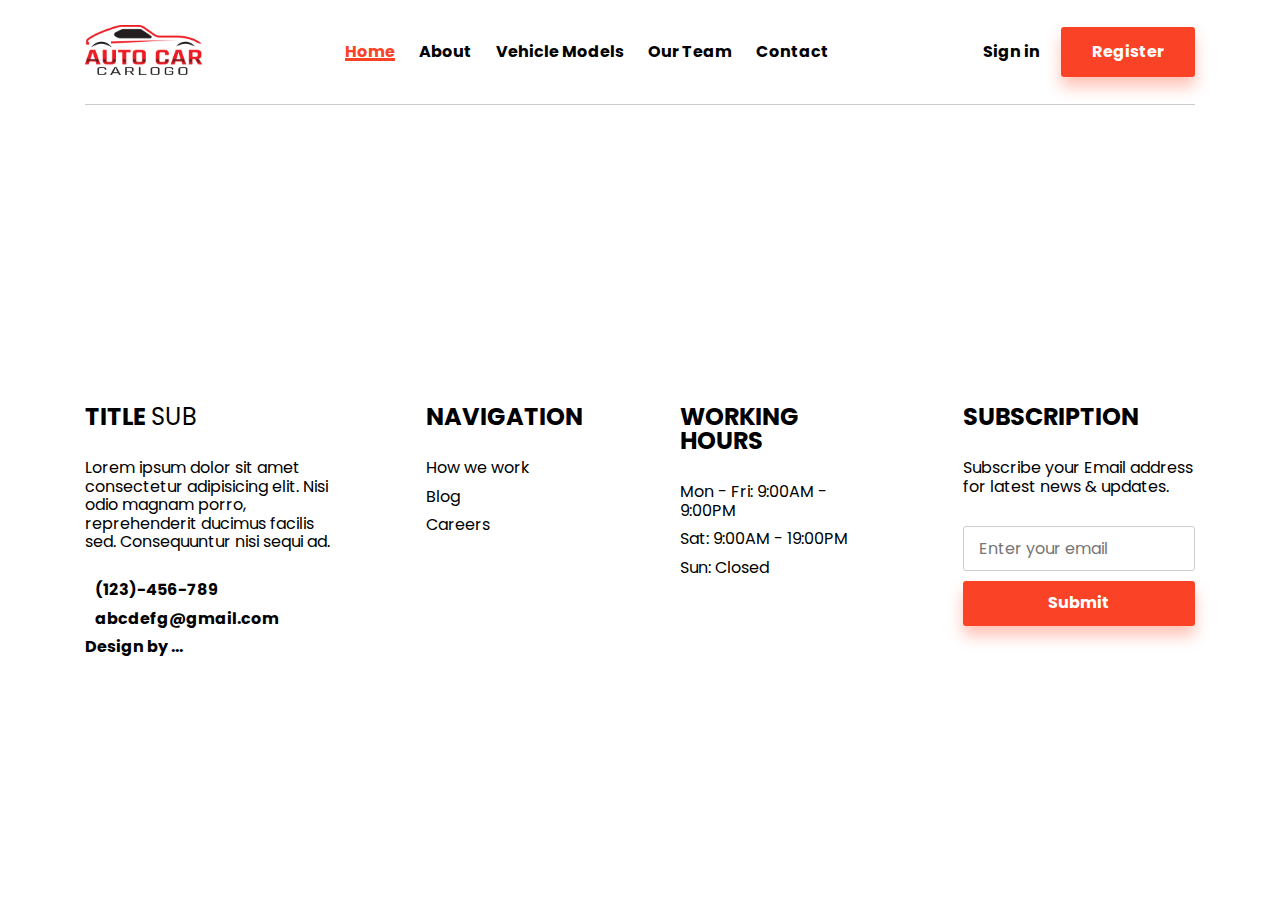
==== index.html @ ebcc5191 "deploy vercel" ====
<!DOCTYPE html>
<html lang="en">
<head>
    <meta charset="UTF-8">
    <meta http-equiv="X-UA-Compatible" content="IE=edge">
    <meta name="viewport" content="width=device-width, initial-scale=1.0">
    <title>Car rental</title>
    <link rel="icon" type="image/x-icon" href="./assets/images/favicon.ico">
    <link rel="stylesheet" href="https://cdn.linearicons.com/free/1.0.0/icon-font.min.css">
    <link rel="stylesheet" href="./assets/css/main.css">
    <link rel="stylesheet" href="./assets/libary/css/normalize.css">
</head>
<body>
    <header>
        <div class="container">
            <nav class="header-nav">
                <div class="header-nav--logo interactable">
                    <a href="index.html"><img src="./assets/images/logo.png" alt=""></a>
                </div>
                <nav class="header-nav--links">
                    <a class="active interactable" href="home.html">
                        <div>Home</div>
                    </a>
                    <a class="interactable" href="about.html">
                        <div>About</div>
                    </a>
                    <a class="interactable" href="vehicle-models.html">
                        <div>Vehicle Models</div>
                    </a>
                    <a class="interactable" href="our-team.html">
                        <div>Our Team</div>
                    </a>
                    <a class="interactable" href="contact.html">
                        <div>Contact</div>
                    </a>
                </nav>
                <div class="header-nav--buttons">
                    <a href="javascript:void(0)" class="btn login-modal-open interactable">Sign in</a>
                    <a href="javascript:void(0)" class="btn bdrs btn-sm btn-primary register-modal-open interactable">Register</a>
                    <div class="mobile-nav--open">
                        <a href="javascript:void(0)" class="btn interactable">Menu</a>
                    </div>
                </div>
                <!-- ----------mobile display---------- -->
                <div class="mobile-nav">
                    <div class="mobile-nav--close">
                        <a href="javascript:void(0)" class="btn btn-light interactable">Close</a>
                    </div>
                    <div class="mobile-nav--scroll">
                        <nav class="mobile-nav--links">
                            <a class="active interactable" href="home.html">
                                <div>Home</div>
                            </a>
                            <a class="interactable" href="about.html">
                                <div>About</div>
                            </a>
                            <a class="interactable" href="vehicle-models.html">
                                <div>Vehicle Models</div>
                            </a>
                            <a class="interactable" href="our-team.html">
                                <div>Our Team</div>
                            </a>
                            <a class="interactable" href="contact.html">
                                <div>Contact</div>
                            </a>
                        </nav>
                        <div class="header-nav--buttons">
                            <a href="javascript:void(0)" class="btn btn-light login-modal-open interactable">Sign in</a>
                            <a href="javascript:void(0)" class="btn bdrs btn-sm btn-primary register-modal-open interactable">Register</a>
                        </div>
                    </div>
                </div>
            </nav>
        </div>
    </header>

    <main>
        <section class="section"></section>
        <section class="modal-group">
            <div id="login-modal" class="modal short-modal">
                <div class="modal-content">
                    <a href="javascript:void(0)" class="modal-close close interactable">Close</a>
                    <form action="" class="formValidation" id="loginForm">
                        <div class="form-cell interactable">
                            <label for="loginUserName">User name</label>
                            <input class="isRequired" id="loginUserName" type="text" name="loginUserName"
                                placeholder="Enter your user name" autocomplete="on">
                            <span class="message"></span>
                        </div>
                        <div class="form-cell interactable">
                            <label for="loginPassword">Password</label>
                            <input class="isRequired" id="loginPassword" type="password" name="loginPassword"
                                placeholder="Enter the password at least 6 characters" autocomplete="on">
                            <span class="message"></span>
                        </div>
                        <div class="form-cell interactable">
                            <button class="uppercase" type="submit">Login</button>
                        </div>
                    </form>
                </div>
            </div>
            <div id="register-modal" class="modal short-modal">
                <div class="modal-content">
                    <a href="javascript:void(0)" class="modal-close close interactable">Close</a>
                    <form action="" class="formValidation" id="registerForm">
                        <div class="form-cell interactable">
                            <label for="registerEmail">Email</label>
                            <input class="isRequired" id="registerEmail" type="email" name="registerEmail"
                                placeholder="Enter your email" autocomplete="on">
                            <span class="message"></span>
                        </div>
                        <div class="form-cell interactable">
                            <label for="phone">Phone</label>
                            <input class="isRequired" id="phone" type="tel" name="phone" placeholder="Enter your phone"
                                autocomplete="on">
                            <span class="message"></span>
                        </div>
                        <div class="form-cell interactable">
                            <label for="registerUserName">User name</label>
                            <input class="isRequired" id="registerUserName" type="text" name="registerUserName"
                                placeholder="Enter your user name" autocomplete="on">
                            <span class="message"></span>
                        </div>
                        <div class="form-cell interactable">
                            <label for="registerPassword">Password</label>
                            <input class="isRequired" id="registerPassword" type="password" name="registerPassword"
                                placeholder="Enter the password at least 6 characters" autocomplete="on">
                            <span class="message"></span>
                        </div>
                        <div class="form-cell interactable">
                            <label for="confirmPassword">Confirm password</label>
                            <input class="isRequired" id="confirmPassword" type="password" name="confirmPassword"
                                placeholder="Enter the password at least 6 characters" autocomplete="on">
                            <span class="message"></span>
                        </div>
                        <!-- Submit -->
                        <div class="form-cell interactable">
                            <button class="uppercase" type="submit">Register</button>
                        </div>
                    </form>
                </div>
            </div>
        </section>
    </main>

    <footer>
        <section class="section">
            <div class="container">
                <div class="footer">
                    <div class="widget">
                        <h5 class="title uppercase interactable">Title <span>Sub</span></h5>
                        <div class="content interactable">
                            <p>Lorem ipsum dolor sit amet consectetur adipisicing elit. Nisi odio magnam porro, reprehenderit ducimus facilis sed. Consequuntur nisi sequi ad.</p>
                        </div>
                        <div class="links interactable">
                            <a href="javascript:void(0)" class="bold"><span class="lnr lnr-phone-handset"></span>(123)-456-789</a>
                            <a href="javascript:void(0)" class="bold"><span class="lnr lnr-envelope"></span>abcdefg@gmail.com</a>
                            <a href="javascript:void(0)" class="bold">Design by ...</a>
                        </div>
                    </div>
                    <div class="widget">
                        <h5 class="title uppercase interactable">Navigation</h5>
                        <div class="links interactable">
                            <a href="javascript:void(0)">How we work</a>
                            <a href="javascript:void(0)">Blog</a>
                            <a href="javascript:void(0)">Careers</a>
                        </div>
                    </div>
                    <div class="widget">
                        <h5 class="title uppercase interactable">Working hours</h5>
                        <div class="content interactable">
                            <p>Mon - Fri: 9:00AM - 9:00PM</p>
                            <p>Sat: 9:00AM - 19:00PM</p>
                            <p>Sun: Closed</p>
                        </div>
                    </div>
                    <div class="widget">
                        <h5 class="title uppercase interactable">Subscription</h5>
                        <div class="content interactable">
                            <p>Subscribe your Email address for latest news & updates.</p>
                        </div>
                        <form action="" id="subscription" class="formValidation interactable">
                            <div class="form-cell">
                                <input class="isRequired" type="email" name="subcripyEmail" placeholder="Enter your email" autocomplete="on">
                                <span class="message"></span>
                            </div>
                            <div class="form-cell">
                                <button type="submit" class="btn-primary">Submit</button>
                            </div>
                        </form>
                    </div>
                </div>
            </div>
        </section>
    </footer>
    <div class="cursor" id="cursor"></div>
    <script type="module" src="./assets/js/app.js"></script>
</body>
</html>
---- assets/css/main.css ----
@charset "UTF-8";
@import url("https://fonts.googleapis.com/css2?family=Rubik:ital,wght@0,400;0,700;1,400;1,700&display=swap");
@import url("https://fonts.googleapis.com/css2?family=Poppins:ital,wght@0,400;0,700;1,400;1,700&display=swap");
html {
  font-family: "Poppins", sans-serif;
}

html {
  font-size: 62.5%;
  line-height: 1.5;
  color: #000;
  font-weight: 400;
  word-break: break-word;
}

body {
  font-size: 1.6rem;
}

h1,
h2,
h3,
h4,
h5,
h6 {
  font-weight: 400;
  line-height: 1;
  color: #000;
  font-family: "Poppins", sans-serif;
}

.uppercase {
  text-transform: uppercase;
}

.bold {
  font-weight: bold;
}

* {
  margin: 0;
  padding: 0;
  box-sizing: border-box;
  -webkit-appearance: none;
     -moz-appearance: none;
          appearance: none;
}

img {
  -o-object-fit: cover;
     object-fit: cover;
  width: 100%;
}

a {
  text-decoration: none;
  transition: all 0.3s;
}

ul {
  list-style-type: none;
}

::-webkit-scrollbar {
  width: 5px;
}

::-webkit-scrollbar-thumb {
  background: #fa4226;
}

.btn {
  display: inline-flex;
  -moz-column-gap: 5px;
       column-gap: 5px;
  color: #000;
  transition: all 0.3s;
  font-weight: bold;
  font-size: 1.6rem;
  padding: 10px;
  border: 1px solid transparent;
  text-align: center;
  cursor: pointer;
}
.btn:hover {
  color: #fa4226;
}
.btn span {
  font-weight: inherit;
}

.btn-sm {
  padding: 1.5rem 3rem;
}

.btn-md {
  padding: 1.8rem 3rem;
}

.btn-primary {
  color: #fff;
  background: #fa4226;
  box-shadow: 0 10px 15px 0 rgba(255, 83, 48, 0.35);
}
.btn-primary:hover {
  color: #fff;
  box-shadow: 0 10px 15px 0 rgba(255, 83, 48, 0.5);
}

.btn-light {
  color: #fff;
}

.btn-dark {
  color: #fff;
  background: #000;
}
.btn-dark:hover {
  background: transparent;
  color: #000;
  border-color: #000;
}

.bdrs {
  border-radius: 3px;
}

.clearfix::after {
  content: "";
  clear: both;
  display: table;
}

.container {
  width: 100%;
  margin: 0 auto;
  position: relative;
  padding: 0 10px;
}
@media only screen and (min-width: 36em) {
  .container {
    max-width: 540px;
  }
}
@media only screen and (min-width: 672px) {
  .container {
    max-width: 632px;
  }
}
@media only screen and (min-width: 48em) {
  .container {
    max-width: 720px;
  }
}
@media only screen and (min-width: 62em) {
  .container {
    max-width: 960px;
  }
}
@media only screen and (min-width: 75em) {
  .container {
    max-width: 1140px;
    padding: 0 15px;
  }
}
@media only screen and (min-width: 1370px) {
  .container {
    max-width: 1330px;
  }
}

.container-fluid {
  max-width: none;
}

.row {
  display: flex;
  flex-wrap: wrap;
  flex-direction: column;
  row-gap: 3rem;
}
@media only screen and (min-width: 48em) {
  .row {
    flex-direction: row;
    margin: 0 -5px;
  }
}
@media only screen and (min-width: 62em) {
  .row {
    margin: 0 -10px;
  }
}
@media only screen and (min-width: 75em) {
  .row {
    margin: 0 -15px;
  }
}

.col {
  width: 100%;
  flex: 1 1 0;
}
@media only screen and (min-width: 48em) {
  .col {
    padding: 0 5px;
  }
}
@media only screen and (min-width: 62em) {
  .col {
    padding: 0 10px;
  }
}
@media only screen and (min-width: 75em) {
  .col {
    padding: 0 15px;
  }
}

.section {
  padding: 50px 0;
}
@media only screen and (min-width: 48em) {
  .section {
    padding: 100px 0;
  }
}

.header-nav {
  display: flex;
  justify-content: space-between;
  align-items: center;
  position: relative;
  padding: 25px 0;
  border-bottom: 1px solid #ccc;
}
.header-nav .header-nav--logo img {
  height: 50px;
}
.header-nav .header-nav--links {
  display: none;
}
@media only screen and (min-width: 75em) {
  .header-nav .header-nav--links {
    display: block;
  }
}
.header-nav .header-nav--links a {
  font-size: 1.6rem;
  padding: 10px;
  color: #000;
  font-weight: bold;
  display: inline-block;
}
.header-nav .header-nav--links a div {
  position: relative;
  display: inline-block;
}
.header-nav .header-nav--links a div::before {
  content: "";
  position: absolute;
  width: 100%;
  left: 0;
  height: 3px;
  background-color: #fa4226;
  bottom: 0;
  transform-origin: right;
  transform: scaleX(0);
  transition: transform 0.3s ease-in-out;
}
.header-nav .header-nav--links a:hover div, .header-nav .header-nav--links a.active div {
  color: #fa4226;
}
.header-nav .header-nav--links a:hover div:before, .header-nav .header-nav--links a.active div:before {
  transform-origin: left;
  transform: scaleX(1);
}
.header-nav .header-nav--buttons {
  display: flex;
  align-items: center;
  -moz-column-gap: 10px;
       column-gap: 10px;
}
.header-nav .header-nav--buttons > a {
  display: none;
}
@media only screen and (min-width: 36em) {
  .header-nav .header-nav--buttons > a {
    display: inline-block;
  }
}
.header-nav .header-nav--buttons .mobile-nav--open {
  display: block;
  order: 3;
}
.header-nav .header-nav--buttons .mobile-nav--open a {
  text-decoration: underline;
}
@media only screen and (min-width: 75em) {
  .header-nav .header-nav--buttons .mobile-nav--open {
    display: none;
  }
}

.header-nav .mobile-nav {
  position: fixed;
  z-index: 1000;
  top: 0;
  height: 100vh;
  width: 100%;
  left: -105%;
  background: #222;
  box-shadow: 10px 0px 15px -10px rgba(0, 0, 0, 0.75);
  transition: all 0.3s;
}
.header-nav .mobile-nav .mobile-nav--scroll {
  display: flex;
  flex-direction: column;
  justify-content: center;
  align-items: center;
  row-gap: 2.5rem;
  position: absolute;
  top: 40px;
  bottom: 40px;
  left: 0;
  right: 0;
  overflow: auto;
}
.header-nav .mobile-nav .mobile-nav--close {
  position: absolute;
  top: 0;
  right: 0;
}
.header-nav .mobile-nav .mobile-nav--close a {
  color: #fff;
  text-decoration: underline;
}
.header-nav .mobile-nav .mobile-nav--close a:hover {
  color: #fa4226;
}
.header-nav .mobile-nav .mobile-nav--links {
  display: flex;
  flex-direction: column;
}
.header-nav .mobile-nav .mobile-nav--links a {
  text-align: center;
  font-size: 1.6rem;
  padding: 10px;
  color: #fff;
  font-weight: bold;
  display: inline-block;
}
.header-nav .mobile-nav .mobile-nav--links a div {
  position: relative;
  display: inline-block;
}
.header-nav .mobile-nav .mobile-nav--links a div::before {
  content: "";
  position: absolute;
  width: 100%;
  left: 0;
  height: 3px;
  background-color: #fa4226;
  bottom: -5px;
  transform-origin: right;
  transform: scaleX(0);
  transition: transform 0.3s ease-in-out;
}
.header-nav .mobile-nav .mobile-nav--links a:hover div, .header-nav .mobile-nav .mobile-nav--links a.active div {
  color: #fa4226;
}
.header-nav .mobile-nav .mobile-nav--links a:hover div:before, .header-nav .mobile-nav .mobile-nav--links a.active div:before {
  transform-origin: left;
  transform: scaleX(1);
}
.header-nav .mobile-nav .header-nav--buttons a {
  display: inline-block;
}
.header-nav .mobile-nav.show {
  left: 0;
}

.hero .container {
  display: flex;
  align-items: center;
}
.hero .hero-content {
  position: relative;
  z-index: 10;
}
@media only screen and (min-width: 75em) {
  .hero .hero-content {
    max-width: 40%;
  }
}
.hero .hero-content .subtitle {
  font-weight: bold;
  font-size: 2.2rem;
}
.hero .hero-content .title {
  font-weight: bold;
  font-size: 5.2rem;
  line-height: 1.2;
  margin-bottom: 2.3rem;
  margin-top: 1rem;
}
.hero .hero-content .title span {
  color: #fa4226;
}
.hero .hero-content .desc {
  margin-bottom: 4rem;
}
.hero .hero-content .btn + .btn {
  margin-top: 2rem;
}
@media only screen and (min-width: 400px) {
  .hero .hero-content .btn + .btn {
    margin-top: 0;
    margin-left: 2rem;
  }
}
.hero .hero-image {
  display: none;
}
@media only screen and (min-width: 75em) {
  .hero .hero-image {
    text-align: center;
    display: block;
  }
}
.hero .hero-image img {
  width: 85%;
  transform: scale(1.2);
}
.hero .hero-background {
  position: absolute;
  top: 0;
  right: 0;
  z-index: -1;
}

.page-header {
  position: relative;
}
.page-header .hero::after {
  background-image: url(../images/headerBackground.jpg);
  background-position: bottom center;
  background-size: cover;
  background-repeat: no-repeat;
  content: "";
  display: block;
  position: absolute;
  inset: 0;
  opacity: 0.1;
  z-index: -1;
}
.page-header .hero-content .title {
  margin: 0;
}

.footer {
  display: grid;
  grid-template-columns: 1fr;
  grid-gap: 4rem;
}
@media only screen and (min-width: 48em) {
  .footer {
    grid-template-columns: 1fr 1fr;
    grid-gap: 6rem;
  }
}
@media only screen and (min-width: 75em) {
  .footer {
    grid-template-columns: 27fr 18fr 21fr 24fr;
    grid-gap: 8rem;
  }
}
.footer .widget .title, .footer .widget .content {
  margin-bottom: 3rem;
}
.footer .widget .title {
  font-size: 2.4rem;
  font-weight: bold;
}
.footer .widget .title span {
  font-weight: normal;
}
.footer .widget .content p + p {
  margin-top: 1rem;
}
.footer .widget .links a {
  display: flex;
  align-items: center;
  gap: 1rem;
  color: #000;
}
.footer .widget .links a + a {
  margin-top: 1rem;
}
.footer .widget .links a span {
  font-weight: inherit;
}
.footer .widget .links a:hover {
  color: #fa4226;
}
.footer .widget .formValidation {
  grid-gap: 1rem;
}
.footer .widget .formValidation .form-cell button[type=submit] {
  margin-top: 0;
  border-color: transparent;
}

textarea {
  resize: none;
  height: 150px;
  border-radius: 3px;
  padding: 10px;
}

button {
  font-weight: bold;
  transition: all 0.3s;
}

select,
input[type=checkbox],
input[type=radio] {
  -webkit-appearance: auto;
     -moz-appearance: auto;
          appearance: auto;
}

input[type=checkbox],
input[type=radio] {
  width: 15px;
  height: 15px;
}

input[type=file] {
  padding: 0;
  height: auto;
  border-radius: 0;
  border-color: transparent;
}

select option {
  border-radius: 0;
}

button, input[type=file],
input[type=checkbox],
input[type=checkbox] ~ label,
input[type=radio],
input[type=radio] ~ label,
select {
  cursor: pointer;
}

input,
select,
button {
  width: 100%;
  height: 45px;
  padding: 0px 15px;
  border-radius: 3px;
  border: 1px solid #ccc;
}

.formValidation {
  display: grid;
  grid-gap: 1.5rem;
}
.formValidation .form-cell {
  display: flex;
  flex-direction: column;
}
.formValidation .form-cell label {
  font-weight: bold;
}
.formValidation .form-cell .message {
  margin-top: 0.5rem;
  font-size: 12px;
  display: none;
}
.formValidation .form-cell button[type=submit] {
  margin-top: 2rem;
}
.formValidation .select-cell {
  flex-direction: row;
  align-items: center;
  -moz-column-gap: 10px;
       column-gap: 10px;
}
.formValidation .error-cell input, .formValidation .error-cell select {
  background-color: #f8d7da;
  color: #ff623d;
  border-color: #ff623d;
}
.formValidation .error-cell input::-moz-placeholder, .formValidation .error-cell select::-moz-placeholder {
  color: #ff623d;
}
.formValidation .error-cell input::placeholder, .formValidation .error-cell select::placeholder {
  color: #ff623d;
}
.formValidation .error-cell .message {
  display: block;
  color: #ff623d;
}

.modal {
  position: fixed;
  z-index: 1000;
  inset: 0;
  display: none;
  justify-content: center;
}
.modal::before {
  content: "";
  display: block;
  background: rgba(0, 0, 0, 0.5);
  position: absolute;
  inset: 0;
  z-index: 1000;
}
.modal .close {
  position: absolute;
  top: 1rem;
  right: 0;
  margin-top: -35px;
  text-decoration: underline;
  color: #fff;
  font-weight: bold;
  transition: all 0.6s;
}
.modal .close:hover {
  color: #fa4226;
}
.modal .modal-content {
  min-width: 300px;
  border-radius: 5px;
  width: calc(100% - 20px);
  margin: 50px 10px;
  position: relative;
  z-index: 1001;
  animation: blink 0.3s;
  background: #fff;
}
@media only screen and (min-width: 62em) {
  .modal .modal-content {
    width: 50%;
  }
}
.modal .modal-content .modal-content-scroll {
  border-radius: 5px;
  padding: 20px;
  overflow: auto;
  position: absolute;
  inset: 0;
}
@keyframes blink {
  0% {
    opacity: 0;
    margin-top: -50px;
  }
  100% {
    opacity: 1;
    margin-top: 50px;
  }
}

.short-modal .modal-content {
  max-width: 450px;
  position: absolute;
  top: 30px;
  padding: 20px;
}
@media screen and (max-height: 450px) {
  .short-modal .modal-content {
    animation: blk 0.3s;
    overflow: scroll;
    height: calc(100% - 60px);
    margin-top: 0;
  }
}
@keyframes blk {
  0% {
    opacity: 0;
    margin-top: -50px;
  }
  100% {
    opacity: 1;
    margin-top: 0px;
  }
}

.accordions .accordion {
  overflow: hidden;
}
.accordions .accordion button {
  cursor: pointer;
  width: 100%;
  transition: 0.3s all;
  color: #222;
  padding: 10px;
  border: none;
  border-radius: 0;
  outline: none;
  height: auto;
  font-size: 1.8rem;
  position: relative;
  z-index: 10;
  text-align: left;
  padding: 1.8rem 4.5rem;
}
.accordions .accordion button:hover {
  background-color: #fa4226;
  box-shadow: 0 10px 15px 0 rgba(255, 83, 48, 0.35);
  color: #fff;
}
.accordions .accordion button::after {
  content: "+";
  color: inherit;
  font-weight: bold;
  position: absolute;
  top: 50%;
  transform: translateY(-50%);
  right: 20px;
}
.accordions .active button {
  color: #fff;
  background-color: #fa4226;
  box-shadow: 0 10px 15px 0 rgba(255, 83, 48, 0.35);
}
.accordions .active button::after {
  content: "−";
}
.accordions .active .panel {
  max-height: 400px;
  overflow-y: scroll;
}
.accordions .panel {
  transition: all 0.6s ease;
  max-height: 0;
  border-top-color: transparent;
  background: #fff;
}
.accordions .panel::-webkit-scrollbar {
  width: 2px;
}
.accordions .panel p {
  padding: 2.8rem 4.5rem;
}

.tabs {
  display: flex;
  flex-direction: column;
  align-items: start;
  gap: 2rem;
}
@media only screen and (min-width: 75em) {
  .tabs {
    flex-direction: row;
  }
}
@media only screen and (min-width: 75em) {
  .tabs .tabs-control {
    max-width: 26.5rem;
  }
}
.tabs .tabs-control .button-wrap {
  display: flex;
  flex-direction: column;
  gap: 1rem;
}
.tabs .tabs-control .button-wrap button {
  height: auto;
  padding: 1.5rem;
  background: #e9e9e9;
  color: #000;
  text-transform: capitalize;
  text-align: left;
  border-radius: 0;
  border-color: transparent;
}
.tabs .tabs-control .button-wrap button:hover, .tabs .tabs-control .button-wrap button.active {
  background: #fa4226;
  color: #fff;
}
.tabs .tabs-control, .tabs .tabs-content {
  width: 100%;
}

.megaHeading {
  margin-bottom: 5rem !important;
}
.megaHeading .sub-title {
  font-family: "Poppins", sans-serif;
  font-weight: bold;
  font-size: 2.5rem;
  margin-bottom: 1.5rem;
}
.megaHeading .title {
  font-weight: bold;
  font-size: 4rem;
  margin-bottom: 3rem;
}
.megaHeading .desc {
  font-family: "Poppins", sans-serif;
}

.megaHeading--center {
  text-align: center;
  max-width: 50rem;
  margin: auto;
}

.cursor {
  position: fixed;
  z-index: 1000;
  top: -40px;
  left: -40px;
  opacity: 0;
  height: 2rem;
  width: 2rem;
  border-radius: 2rem;
  transition: opacity 0.6s;
  pointer-events: none;
  -webkit-backdrop-filter: invert(100%);
          backdrop-filter: invert(100%);
}

body:hover #cursor {
  opacity: 1;
}

.plans {
  display: grid;
  grid-gap: 1.5rem;
  grid-template-columns: 1fr;
}
@media only screen and (min-width: 48em) {
  .plans {
    grid-template-columns: 1fr 1fr;
    grid-gap: 3rem;
  }
}
@media only screen and (min-width: 62em) {
  .plans {
    grid-template-columns: 1fr 1fr 1fr;
  }
}

.plan {
  padding: 0rem 2rem;
  text-align: center;
}
@media only screen and (min-width: 48em) {
  .plan {
    padding: 0;
  }
}
.plan .icon img {
  width: 170px;
}
.plan .content {
  margin-bottom: 1rem;
}
.plan .content .title {
  font-weight: bold;
  font-size: 2.4rem;
  margin-bottom: 1rem;
}
.plan .content .desc {
  line-height: 1.4;
}

.plans-modifier {
  grid-template-columns: 1fr;
}

.plan-modifier {
  display: flex;
  flex-direction: row;
  align-items: start;
  text-align: left;
  gap: 1.5rem;
  padding: 0;
}
.plan-modifier .icon img {
  width: 110px;
  height: 120px;
}

.breadcrumb {
  list-style: none;
}
.breadcrumb li {
  display: inline-block;
  font-size: 1.8rem;
}
.breadcrumb li a {
  color: #fa4226;
}
.breadcrumb li + li::before {
  padding: 1rem;
  color: #fa4226;
  content: "/ ";
  display: inline-block;
}
.breadcrumb li:last-child a {
  color: #000;
}

.counters .counter {
  float: left;
  display: table;
  margin-right: 3rem;
  margin-bottom: 3rem;
}
.counters .counter h4, .counters .counter span {
  display: table-cell;
}
.counters .counter h4 {
  font-weight: bold;
  font-size: 4.6rem;
  line-height: 1;
}
.counters .counter span {
  padding-left: 0.5rem;
  vertical-align: middle;
}

.team {
  display: grid;
  grid-gap: 3rem;
  grid-template-columns: 1fr;
}
@media only screen and (min-width: 48em) {
  .team {
    grid-template-columns: 1fr 1fr;
  }
}
@media only screen and (min-width: 75em) {
  .team {
    grid-template-columns: 1fr 1fr 1fr 1fr;
  }
}

.member {
  box-shadow: 0 20px 10px 0 rgba(0, 0, 0, 0.08);
  border-radius: 3px;
  position: relative;
  overflow: hidden;
}
.member .infor, .member .overlay {
  position: absolute;
  left: 0;
  right: 0;
  background-color: rgba(0, 0, 0, 0.5);
  transition: all 0.5s ease-in;
  padding: 2rem 1rem;
}
.member .avatar {
  background-size: cover;
  background-repeat: no-repeat;
  background-position: center;
}
.member .avatar::after {
  content: "";
  display: block;
  padding-top: 130%;
}
.member .infor {
  bottom: 0;
}
.member .infor h5, .member .infor p {
  color: #fff;
}
.member .infor h5 {
  font-size: 2.8rem;
  margin-bottom: 1rem;
}
.member .overlay {
  top: -100%;
  height: 100%;
}
.member .overlay .middle {
  top: 50%;
  transform: translateY(-50%);
  position: absolute;
}
.member .overlay .middle h5, .member .overlay .middle p {
  color: #fff;
  margin-bottom: 0.5rem;
}
.member .overlay .middle h5 {
  font-size: 2.8rem;
}
.member .overlay .middle .desc {
  margin: 3rem 0;
}
.member .overlay .middle .social-icones {
  display: inline-flex;
  position: relative;
}
.member .overlay .middle .social-icones .icon {
  width: 4rem;
  height: 4rem;
  line-height: 4rem;
  background-color: #fff;
  display: block;
  text-align: center;
  margin-right: 5px;
  color: #000;
}
.member:hover .overlay {
  top: 0;
}
.member:hover .infor {
  bottom: -10rem;
}

.model-group {
  display: grid;
  grid-gap: 3rem;
}
@media only screen and (min-width: 48em) {
  .model-group {
    grid-template-columns: 1fr 1fr;
  }
}
@media only screen and (min-width: 75em) {
  .model-group {
    grid-template-columns: 1fr 1fr 1fr;
    grid-gap: 4rem;
  }
}

.model {
  border: 1px solid #ccc;
  border-radius: 3px;
  box-shadow: 5px 15px 10px -5px rgba(0, 0, 0, 0.25);
}
.model .picture {
  background-size: cover;
  background-repeat: no-repeat;
  background-position: center;
}
.model .picture::after {
  content: "";
  display: block;
  padding-top: 75%;
}
.model .content {
  padding: 1.5rem 2rem;
}
.model .content .infor {
  display: grid;
  grid-template-columns: 1fr 1fr;
  grid-gap: 1rem;
  margin-bottom: 1.5rem;
}
.model .content .infor h3 {
  font-size: 2.8rem;
}
.model .content .infor .price span {
  font-size: 2.8rem;
}
.model .content .infor p span {
  display: inline-block;
  line-height: 1;
  margin-right: 5px;
  font-weight: bold;
}
.model .content .btn-primary {
  display: block;
  text-align: center;
  padding: 2rem;
  font-weight: bold;
  font-size: 1.8rem;
  border-radius: 3px;
  box-shadow: none;
}

.pagination {
  text-align: center;
  margin-top: 50px;
}
@media only screen and (min-width: 48em) {
  .pagination {
    margin-top: 100px;
  }
}
.pagination ul li {
  display: none;
  margin: 0 5px;
}
@media only screen and (min-width: 36em) {
  .pagination ul li {
    display: inline-block;
  }
}
.pagination ul li a {
  color: #000;
  font-size: 1.8rem;
  padding: 1rem;
}
.pagination ul li:hover a {
  color: #fa4226;
  text-decoration: underline;
}
.pagination ul .active a {
  color: #fa4226;
  text-decoration: underline;
}
.pagination ul .show {
  display: inline-block;
}

#booking-modal .modal-content {
  max-width: 645px;
}
#booking-modal .modal-content .modal-content-scroll {
  padding: 0;
}
#booking-modal .modal-content .modal-content-scroll .render-wrap > .title {
  color: #fff;
  padding: 1rem 1.5rem;
  font-size: 2.4rem;
  font-weight: bold;
  font-family: "Poppins", sans-serif;
  background: #fa4226;
}
#booking-modal .modal-content .modal-content-scroll .render-wrap > .desc {
  padding: 2rem 3rem;
  background: #f8d7da;
  font-size: 1.7rem;
}
#booking-modal .modal-content .modal-content-scroll .render-wrap > .desc h4 {
  color: #fa4226;
  font-size: 1.9rem;
  font-weight: bold;
  margin-bottom: 1.5rem;
}
#booking-modal .modal-content .modal-content-scroll .render-wrap > .desc h4 span {
  display: inline-block;
  font-weight: inherit;
  margin-right: 5px;
}
#booking-modal .modal-content .modal-content-scroll .render-wrap #order-infor {
  display: flex;
  flex-direction: column;
  padding: 3rem;
  border-bottom: 1px solid #ccc;
}
@media only screen and (min-width: 48em) {
  #booking-modal .modal-content .modal-content-scroll .render-wrap #order-infor {
    flex-direction: row;
  }
}
#booking-modal .modal-content .modal-content-scroll .render-wrap #order-infor .title {
  color: #fa4226;
  font-size: 1.8rem;
  margin-bottom: 2rem;
  font-weight: bold;
}
#booking-modal .modal-content .modal-content-scroll .render-wrap #order-infor .title span {
  display: inline-block;
  margin-right: 5px;
  color: #000;
}
#booking-modal .modal-content .modal-content-scroll .render-wrap #order-infor .order-infor--content, #booking-modal .modal-content .modal-content-scroll .render-wrap #order-infor .order-infor--image {
  flex: 1;
}
#booking-modal .modal-content .modal-content-scroll .render-wrap #order-infor .order-infor--content div {
  margin-bottom: 3.2rem;
}
#booking-modal .modal-content .modal-content-scroll .render-wrap #order-infor .order-infor--content h6 {
  font-size: 1.5rem;
  font-weight: bold;
  margin-bottom: 0.2rem;
}
#booking-modal .modal-content .modal-content-scroll .render-wrap #order-infor .order-infor--content h6 span {
  display: inline-block;
  margin-right: 5px;
  font-weight: bold;
}
#booking-modal .modal-content .modal-content-scroll .render-wrap #order-infor .order-infor--content p {
  color: #777;
}
@media only screen and (min-width: 48em) {
  #booking-modal .modal-content .modal-content-scroll .render-wrap #order-infor .order-infor--image {
    flex-grow: 1.5;
  }
}
#booking-modal .modal-content .modal-content-scroll .person-form {
  padding: 3rem;
}
#booking-modal .modal-content .modal-content-scroll .person-form .person-form--title {
  color: #fa4226;
  font-size: 1.8rem;
  margin-bottom: 2rem;
  font-weight: bold;
}
#booking-modal .modal-content .modal-content-scroll .person-form #person-form {
  display: grid;
  grid-gap: 2rem;
  grid-template-columns: 1fr;
}
@media only screen and (min-width: 36em) {
  #booking-modal .modal-content .modal-content-scroll .person-form #person-form {
    grid-template-columns: 1fr 1fr;
    grid-gap: 3rem;
  }
}
@media only screen and (min-width: 36em) {
  #booking-modal .modal-content .modal-content-scroll .person-form #person-form .col-span-2 {
    grid-column-end: span 2;
  }
}
@media only screen and (min-width: 36em) {
  #booking-modal .modal-content .modal-content-scroll .person-form #person-form .col-start-2 {
    grid-column-start: 2;
  }
}
#booking-modal .modal-content .modal-content-scroll .person-form #person-form .form-cell {
  row-gap: 1rem;
}
#booking-modal .modal-content .modal-content-scroll .person-form #person-form .form-cell input {
  background: #dbdbdb;
}
#booking-modal .modal-content .modal-content-scroll .person-form #person-form .form-cell button[type=submit] {
  border-color: transparent;
}
#booking-modal .modal-content .modal-content-scroll .person-form #person-form .form-cell b {
  color: #fa4226;
  display: inline-block;
  margin-left: 5px;
}
#booking-modal .modal-content .modal-content-scroll .person-form #person-form .form-cell .message {
  margin-top: 0;
}

.section-booking .booking {
  padding: 3rem 1.5rem;
  background: #fff url(../images/booking_background.png) center no-repeat;
  box-shadow: 0 10px 20px 0 rgba(0, 0, 0, 0.1);
  border-radius: 5px;
}
@media only screen and (min-width: 48em) {
  .section-booking .booking {
    padding: 4rem;
  }
}
.section-booking .booking-title {
  font-size: 2.4rem;
  font-weight: 700;
  margin-bottom: 2.7rem;
}
.section-booking .booking-message {
  display: none;
  border: 1px solid transparent;
  border-radius: 0.8rem;
  margin-bottom: 1.8rem;
  margin-top: -1rem;
  padding: 1rem 1.4rem;
  font-weight: bold;
  background: #ccc;
}
.section-booking .booking-message.error {
  background: #f8d7da;
  color: #721c24;
}
.section-booking .booking-message.success {
  background: #c3fabe;
  color: #2a6817;
}
.section-booking .booking #booking {
  display: grid;
  grid-gap: 2rem;
  align-items: end;
}
@media only screen and (min-width: 48em) {
  .section-booking .booking #booking {
    grid-template-columns: 1fr 1fr;
    grid-template-rows: auto auto;
  }
}
@media only screen and (min-width: 62em) {
  .section-booking .booking #booking {
    grid-template-columns: 1fr 1fr 1fr;
    grid-template-rows: auto auto auto;
  }
}
.section-booking .booking #booking .form-cell label {
  display: block;
  margin-bottom: 1.2rem;
}
.section-booking .booking #booking .form-cell label span {
  display: inline-block;
  margin-right: 5px;
  font-weight: inherit;
}
.section-booking .booking #booking .form-cell label b {
  display: inline-block;
  margin-left: 5px;
}
.section-booking .booking #booking .form-cell label span, .section-booking .booking #booking .form-cell label b {
  color: #fa4226;
}
.section-booking .booking #booking .form-cell button {
  font-size: 1.8rem;
  border-color: transparent;
}

.section--pick-car .pick-car {
  display: flex;
  width: 100%;
  flex-direction: column;
}
@media only screen and (min-width: 48em) {
  .section--pick-car .pick-car {
    flex-direction: row;
  }
  .section--pick-car .pick-car .car, .section--pick-car .pick-car .table {
    flex: 1;
  }
}
@media only screen and (min-width: 62em) {
  .section--pick-car .pick-car .car {
    flex-grow: 3;
  }
}
.section--pick-car .pick-car .car {
  position: relative;
  text-align: center;
  min-height: 350px;
}
.section--pick-car .pick-car .car img {
  margin: 3rem auto;
  width: 90%;
}
@media only screen and (min-width: 48em) {
  .section--pick-car .pick-car .car img {
    margin: 0;
    position: relative;
    top: 50%;
    transform: translateY(-50%);
  }
}
@media only screen and (min-width: 75em) {
  .section--pick-car .pick-car .car img {
    width: 70%;
  }
}
.section--pick-car .pick-car .table {
  position: relative;
  overflow: hidden;
}
.section--pick-car .pick-car .table::after {
  content: "";
  display: block;
  position: absolute;
  z-index: 1;
  inset: 0;
  height: 100%;
  top: -100%;
  background: #fff;
}
@media only screen and (min-width: 48em) {
  .section--pick-car .pick-car .table::after {
    animation: display 1s;
  }
}
@media only screen and (min-width: 62em) {
  .section--pick-car .pick-car .table {
    min-width: 285px;
  }
}
.section--pick-car .pick-car .table .table-heading {
  background: #fa4226;
  padding: 1rem 2rem;
}
.section--pick-car .pick-car .table .table-heading h4 {
  color: #fff;
  font-size: 1.8rem;
}
.section--pick-car .pick-car .table .table-heading h4 span {
  font-size: 2.8rem;
  font-weight: bold;
}
.section--pick-car .pick-car .table .table-content {
  border: 2px solid #222;
  border-top-color: transparent;
}
.section--pick-car .pick-car .table .table-content .table-content--row {
  display: flex;
  padding: 1rem;
}
.section--pick-car .pick-car .table .table-content .table-content--row span {
  color: #222;
  flex: 1;
  text-align: center;
  padding: 0rem 1rem;
}
.section--pick-car .pick-car .table .table-content .table-content--row span:first-child {
  border-right: 2px solid #222;
}
.section--pick-car .pick-car .table .table-footer {
  position: relative;
  z-index: 10;
  margin-top: 1.5rem;
}
.section--pick-car .pick-car .table .table-footer .btn-primary {
  transition: all 0.3s;
  padding: 1rem;
  display: block;
  font-weight: bold;
  font-size: 2rem;
  text-align: center;
}
.section--pick-car .loader {
  position: absolute;
  inset: 0;
  display: flex;
  align-items: center;
  justify-content: center;
}
.section--pick-car .loader::after {
  content: "";
  display: block;
  border: 5px solid #fa4226;
  border-radius: 50%;
  border-top: 5px solid #fff;
  width: 50px;
  height: 50px;
  animation: spin 2s linear infinite;
}
@keyframes spin {
  0% {
    transform: rotate(0deg);
  }
  100% {
    transform: rotate(360deg);
  }
}
@keyframes display {
  0% {
    top: -100%;
  }
  50% {
    top: 0%;
  }
}

.section-cta {
  background: #222;
  text-align: center;
}
.section-cta .title, .section-cta .desc {
  color: #fff;
}
.section-cta .title {
  margin-bottom: 1.5rem;
  font-size: 3.9rem;
  line-height: 1.3;
  font-weight: bold;
}
@media only screen and (min-width: 62em) {
  .section-cta .title {
    font-size: 5.2rem;
  }
}
@media only screen and (min-width: 48em) {
  .section-cta .desc {
    font-size: 2.4rem;
  }
}
.section-cta .desc span {
  color: #fa4226;
}
.section-cta .desc span a {
  color: inherit;
}

.section-choose {
  background-color: #fff;
  background-image: url(../images/mark.png);
  background-repeat: no-repeat;
  background-size: cover;
}
.section-choose .section-choose--content {
  display: flex;
  gap: 5rem;
  flex-direction: column;
}
@media only screen and (min-width: 62em) {
  .section-choose .section-choose--content {
    flex-direction: row;
    gap: 15rem;
  }
}
.section-choose .section-choose--content .left-content, .section-choose .section-choose--content .right-content {
  flex: 1;
}
.section-choose .section-choose--content .left-content {
  order: 2;
}
@media only screen and (min-width: 62em) {
  .section-choose .section-choose--content .left-content {
    order: 1;
  }
}
.section-choose .section-choose--content .right-content {
  order: 1;
}

@media only screen and (min-width: 75em) {
  .section-faq {
    background-image: url(../images/faq.png);
    background-position: -100px 100%;
    background-repeat: no-repeat;
    background-size: auto;
  }
}
.section-faq .accordions {
  margin: auto;
}
@media only screen and (min-width: 75em) {
  .section-faq .accordions {
    max-width: 80rem;
  }
}

.section-download {
  background-color: #f8f8f8;
  background-position: bottom;
  background-repeat: no-repeat;
  background-size: 1400px;
}
@media only screen and (min-width: 48em) {
  .section-download {
    background-image: url(../images/download.png);
  }
}
.section-download .mega-heading {
  max-width: 55rem;
}
.section-download .links a {
  display: inline-block;
}
.section-download .links a + a {
  margin-left: 1.5rem;
}
.section-download .links img {
  height: 3.5rem;
  width: auto;
}
@media only screen and (min-width: 36em) {
  .section-download .links img {
    height: 4.5rem;
  }
}
@media only screen and (min-width: 48em) {
  .section-download .links img {
    height: 6.5rem;
  }
}

.section-about .row {
  align-items: center;
}
@media only screen and (min-width: 48em) {
  .section-about .row {
    flex-direction: column;
  }
}
@media only screen and (min-width: 62em) {
  .section-about .row {
    flex-direction: row;
  }
}
.section-about .row .col img {
  display: block;
  margin: auto;
}
@media only screen and (min-width: 48em) {
  .section-about .row .col img {
    width: 80%;
  }
}
@media only screen and (min-width: 62em) {
  .section-about .row .col img {
    width: 100%;
  }
}

@media only screen and (min-width: 62em) {
  .section-contact {
    background-image: url(../images/bg-contact.png);
    background-size: 80rem;
    background-repeat: no-repeat;
    background-position: center;
  }
}
.section-contact .links a {
  display: flex;
  align-items: center;
  gap: 1.5rem;
  color: #000;
}
.section-contact .links a + a {
  margin-top: 1.5rem;
}
.section-contact .links a span {
  font-weight: inherit;
}
.section-contact .links a:hover {
  color: #fa4226;
}
.section-contact .row {
  row-gap: 5rem;
}
@media only screen and (min-width: 62em) {
  .section-contact .megaHeading {
    max-width: 50rem;
  }
}
.section-contact .formValidation button[type=submit] {
  border-color: transparent;
}/*# sourceMappingURL=main.css.map */
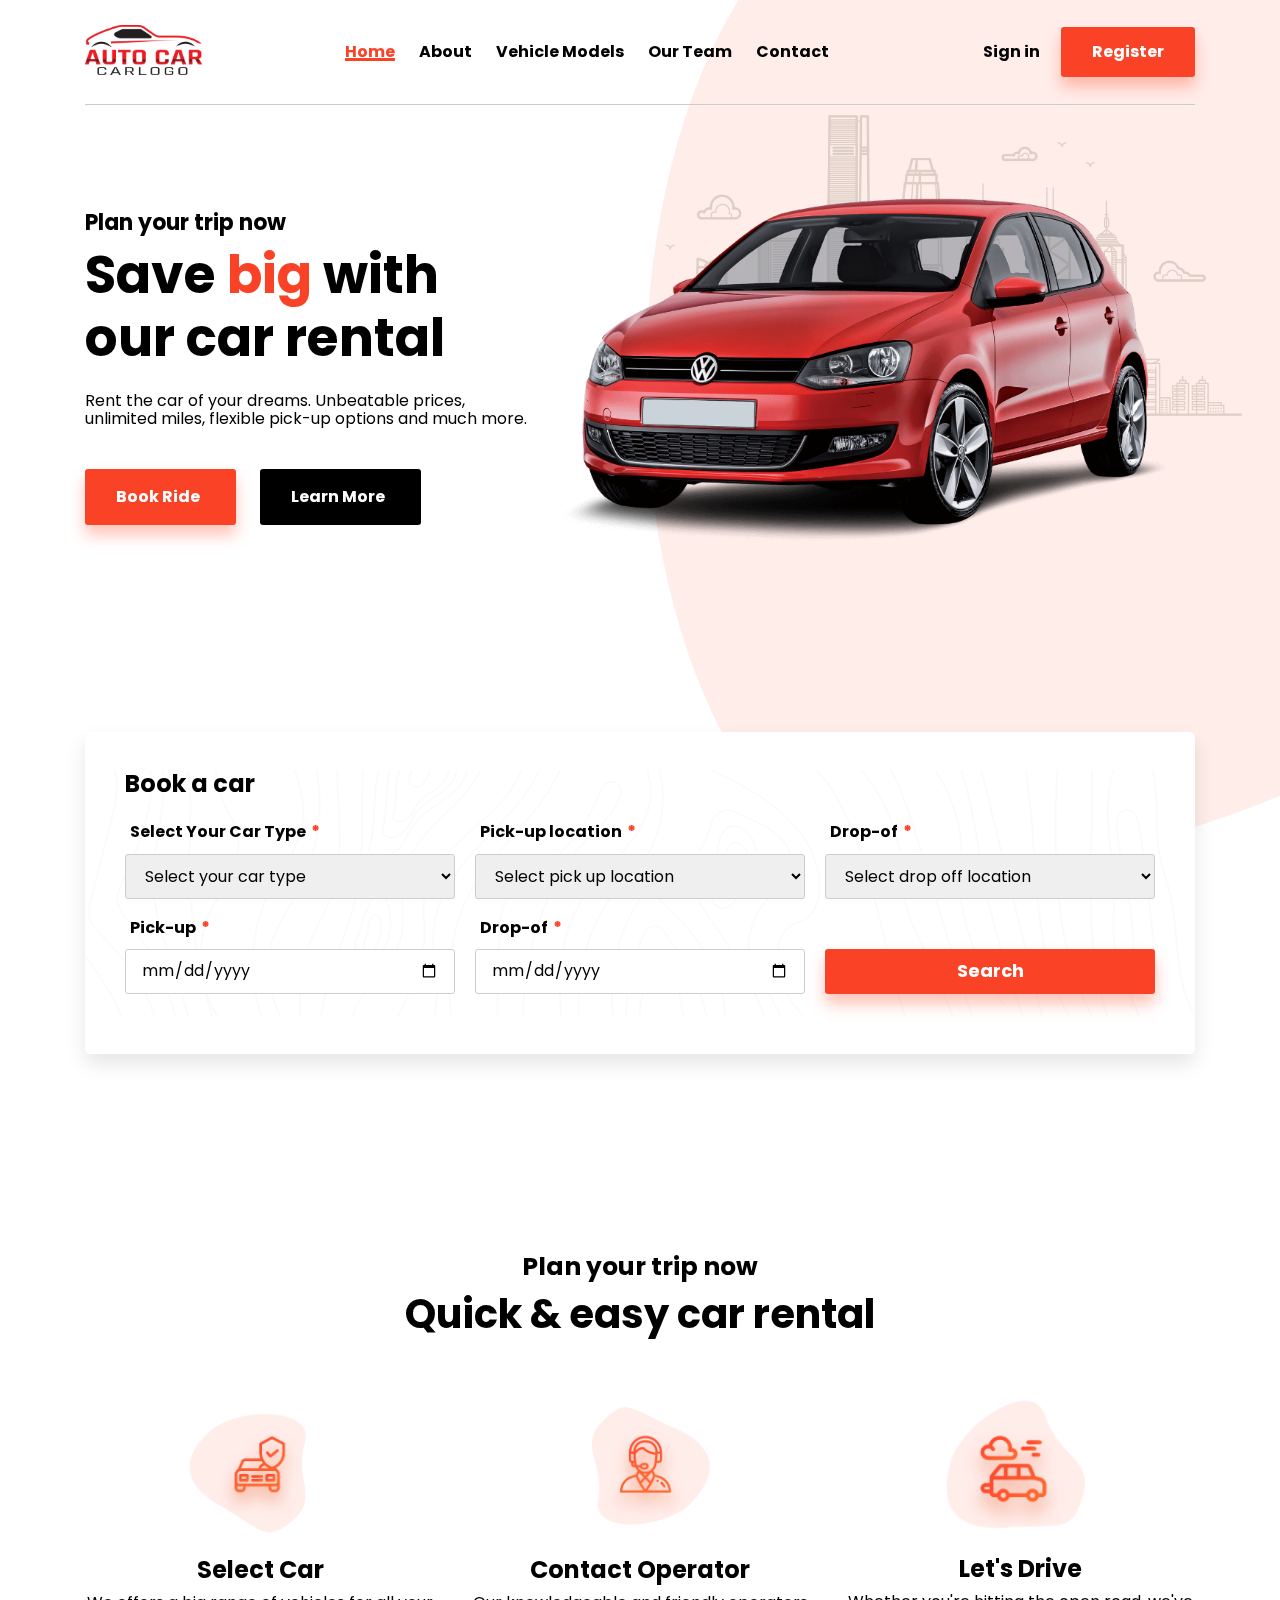
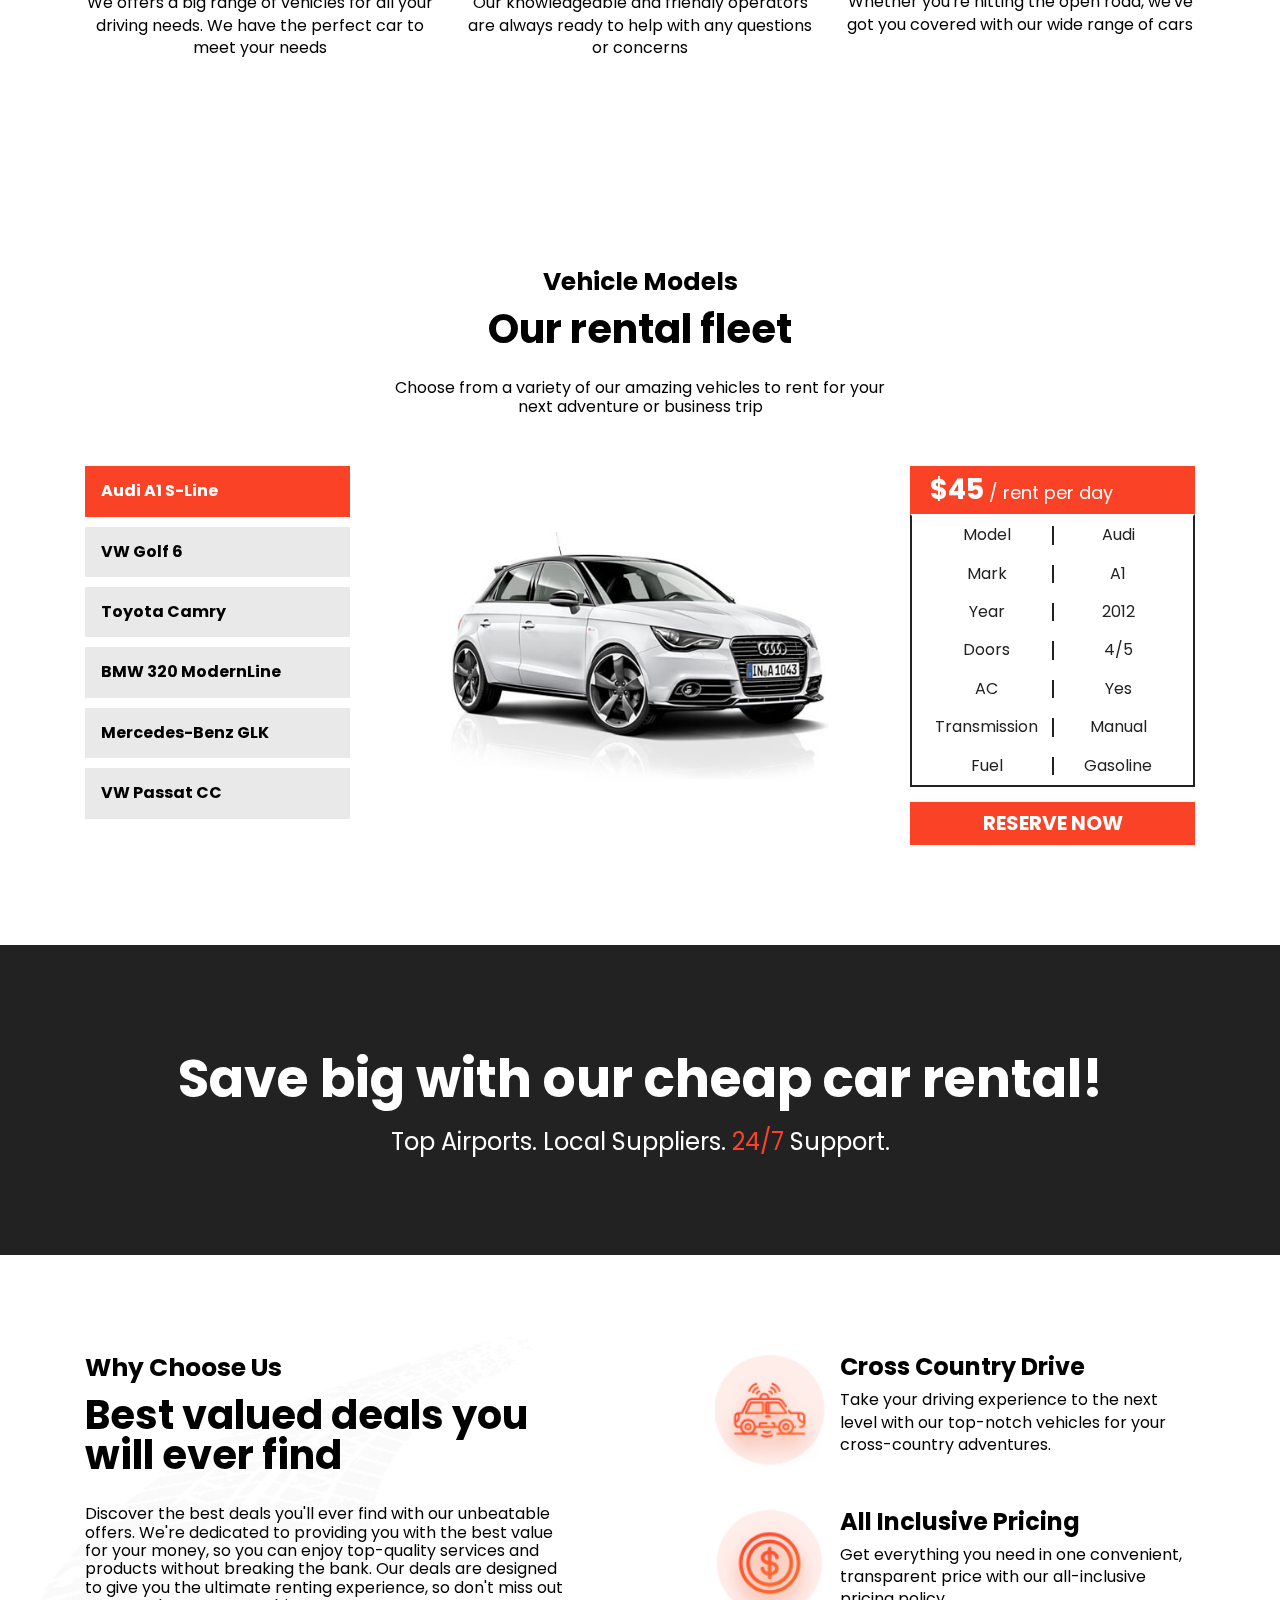
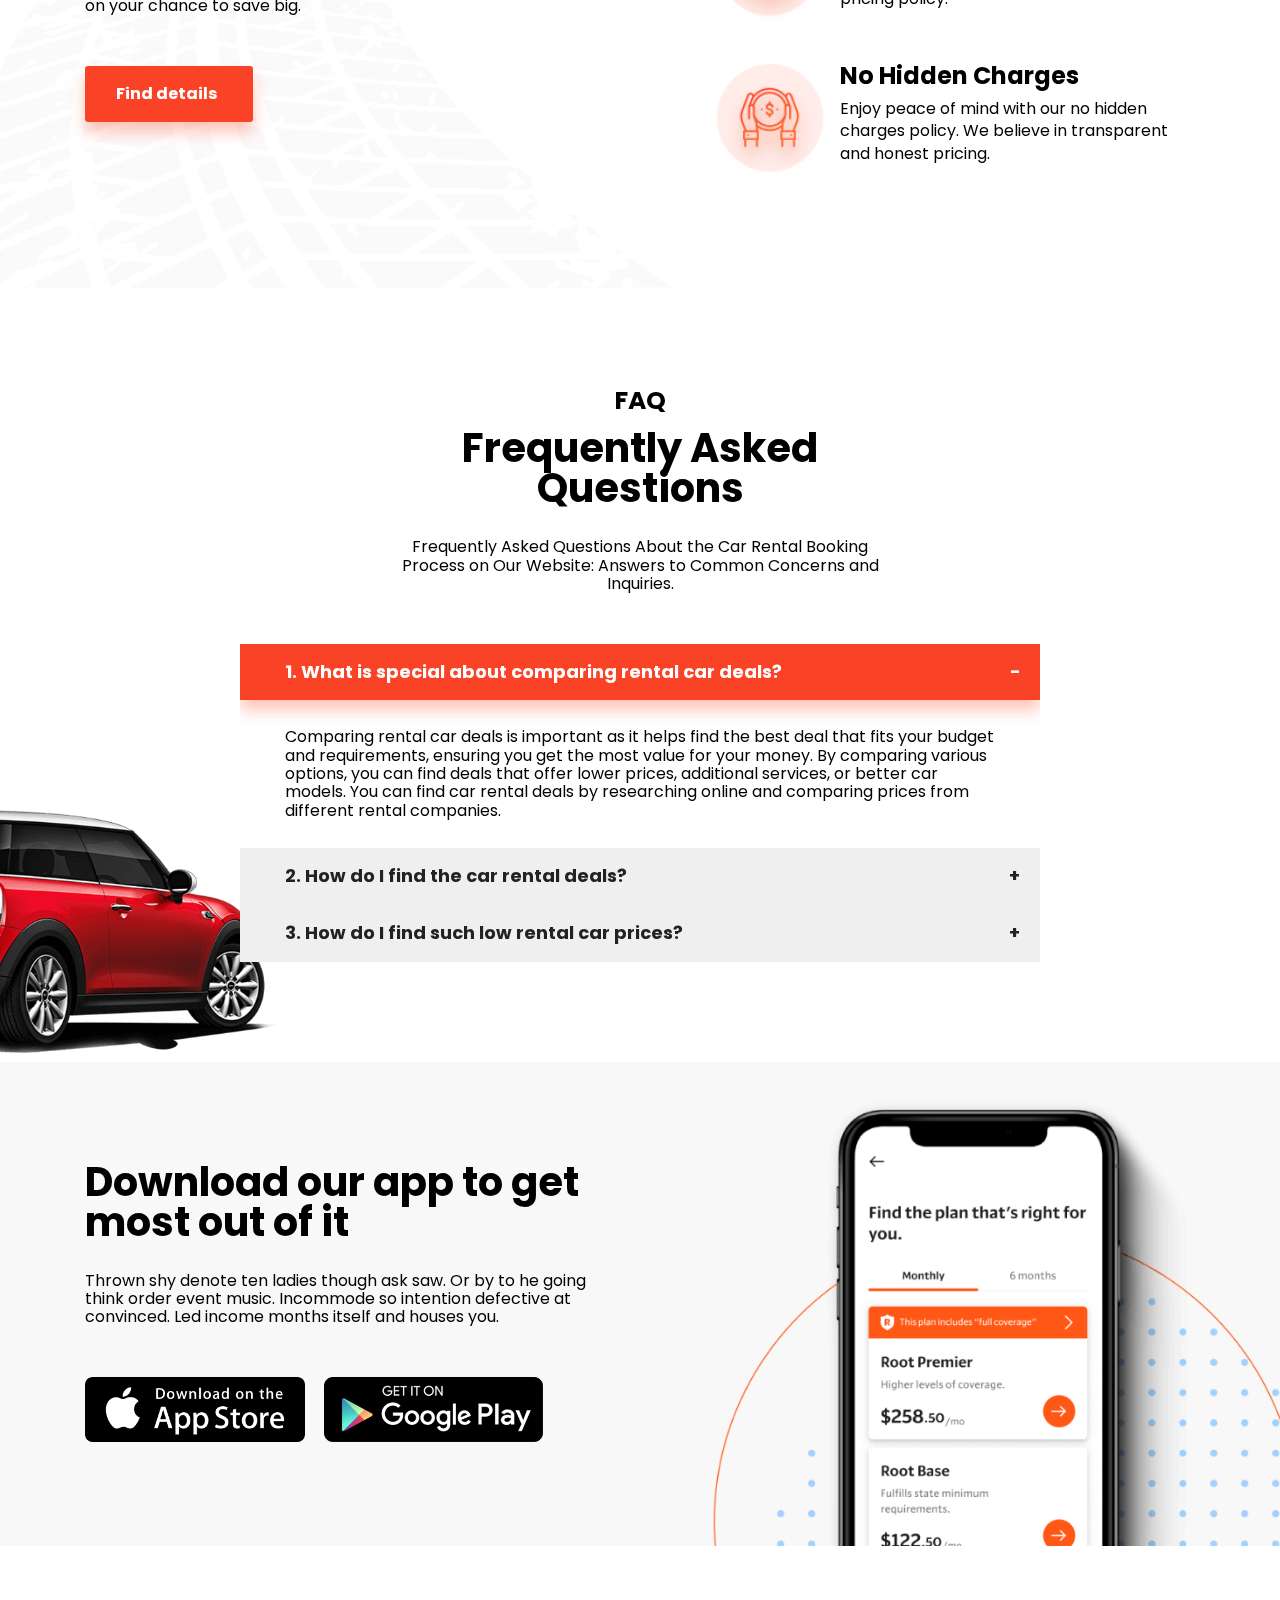
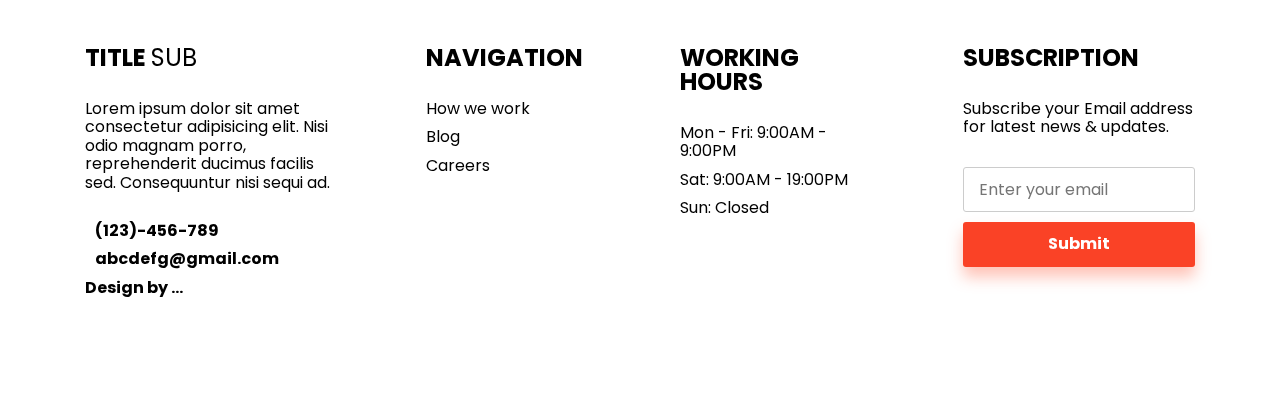
==== commit 1cd2c828: "update file" ====
--- a/index.html
+++ b/index.html
@@ -1,15 +1,17 @@
 <!DOCTYPE html>
 <html lang="en">
+
 <head>
     <meta charset="UTF-8">
     <meta http-equiv="X-UA-Compatible" content="IE=edge">
     <meta name="viewport" content="width=device-width, initial-scale=1.0">
-    <title>Car rental</title>
+    <title>Home</title>
     <link rel="icon" type="image/x-icon" href="./assets/images/favicon.ico">
     <link rel="stylesheet" href="https://cdn.linearicons.com/free/1.0.0/icon-font.min.css">
     <link rel="stylesheet" href="./assets/css/main.css">
     <link rel="stylesheet" href="./assets/libary/css/normalize.css">
 </head>
+
 <body>
     <header>
         <div class="container">
@@ -36,7 +38,8 @@
                 </nav>
                 <div class="header-nav--buttons">
                     <a href="javascript:void(0)" class="btn login-modal-open interactable">Sign in</a>
-                    <a href="javascript:void(0)" class="btn bdrs btn-sm btn-primary register-modal-open interactable">Register</a>
+                    <a href="javascript:void(0)"
+                        class="btn bdrs btn-sm btn-primary register-modal-open interactable">Register</a>
                     <div class="mobile-nav--open">
                         <a href="javascript:void(0)" class="btn interactable">Menu</a>
                     </div>
@@ -66,24 +69,318 @@
                         </nav>
                         <div class="header-nav--buttons">
                             <a href="javascript:void(0)" class="btn btn-light login-modal-open interactable">Sign in</a>
-                            <a href="javascript:void(0)" class="btn bdrs btn-sm btn-primary register-modal-open interactable">Register</a>
+                            <a href="javascript:void(0)"
+                                class="btn bdrs btn-sm btn-primary register-modal-open interactable">Register</a>
                         </div>
                     </div>
                 </div>
             </nav>
         </div>
+        <section class="section hero">
+            <div class="container">
+                <div class="hero-content">
+                    <h4 class="subtitle interactable">Plan your trip now</h4>
+                    <h1 class="title interactable">Save <span>big</span> with our car rental</h1>
+                    <p class="desc interactable">Rent the car of your dreams. Unbeatable prices, unlimited miles,
+                        flexible pick-up
+                        options and much more.</p>
+                    <a href="javascript:void(0)" class="btn bdrs btn-md btn-primary interactable">Book Ride<span
+                            class="lnr lnr-checkmark-circle"></span></a>
+                    <a href="javascript:void(0)" class="btn bdrs btn-md btn-dark interactable">Learn More<span
+                            class="lnr lnr-chevron-right"></span></a>
+                </div>
+                <div class="hero-image interactable">
+                    <img src="./assets/images/hero_car.png" alt="Car hero">
+                </div>
+            </div>
+            <div class="hero-background">
+                <img src="./assets/images/hero_background.png" alt="City background">
+            </div>
+        </section>
     </header>
 
     <main>
-        <section class="section"></section>
+        <section class="section section-booking">
+            <div class="container">
+                <div class="booking">
+                    <h4 class="booking-title">Book a car</h4>
+                    <p class="booking-message">Message here!</p>
+                    <form id="booking" class="formValidation">
+                        <div class="form-cell interactable">
+                            <label for="carType"><span class="lnr lnr-car"></span>Select Your Car Type<b>*</b></label>
+                            <select id="carType">
+                                <option value="">Select your car type</option>
+                                <option value="Audi A1 S-Line">Audi A1 S-Line</option>
+                                <option value="VW Golf 6">VW Golf 6</option>
+                                <option value="Toyota Camry">Toyota Camry</option>
+                                <option value="BMW 320 ModernLine">BMW 320 ModernLine</option>
+                                <option value="Mercedes-Benz GLK">Mercedes-Benz GLK</option>
+                                <option value="VW Passat CC">VW Passat CC</option>
+                            </select>
+                        </div>
+                        <div class="form-cell interactable">
+                            <label for="pickLocation"><span class="lnr lnr-map-marker"></span>Pick-up
+                                location<b>*</b></label>
+                            <select id="pickLocation">
+                                <option value="">Select pick up location</option>
+                                <option value="Belgrade">Belgrade</option>
+                                <option value="Novi Sad">Novi Sad</option>
+                                <option value="Nis">Nis</option>
+                                <option value="Kragujevac">Kragujevac</option>
+                                <option value="Subotica">Subotica</option>
+                            </select>
+                        </div>
+                        <div class="form-cell interactable">
+                            <label for="dropLocation"><span class="lnr lnr-apartment"></span>Drop-of<b>*</b></label>
+                            <select id="dropLocation">
+                                <option value="">Select drop off location</option>
+                                <option value="Belgrade">Belgrade</option>
+                                <option value="Novi Sad">Novi Sad</option>
+                                <option value="Nis">Nis</option>
+                                <option value="Kragujevac">Kragujevac</option>
+                                <option value="Subotica">Subotica</option>
+                            </select>
+                        </div>
+                        <div class="form-cell interactable">
+                            <label for="picktime"><span class="lnr lnr-hourglass"></span>Pick-up<b>*</b></label>
+                            <input id="picktime" type="date" value="">
+                        </div>
+                        <div class="form-cell interactable">
+                            <label for="droptime"><span class="lnr lnr-hourglass"></span>Drop-of<b>*</b></label>
+                            <input id="droptime" type="date" value="">
+                        </div>
+                        <div class="form-cell interactable">
+                            <button type="submit" class="btn-primary">Search</button>
+                        </div>
+                    </form>
+                </div>
+            </div>
+        </section>
+        <section class="section">
+            <div class="container">
+                <div class="megaHeading megaHeading--center interactable">
+                    <h3 class="sub-title">Plan your trip now</h3>
+                    <h2 class="title">Quick &amp; easy car rental</h2>
+                </div>
+                <div class="plans">
+                    <div class="plan interactable">
+                        <div class="icon"><img src="./assets/images/select.png" alt=""></div>
+                        <div class="content">
+                            <h4 class="title">Select Car</h4>
+                            <p class="desc">We offers a big range of vehicles for all your driving needs. We have the
+                                perfect car to meet your needs</p>
+                        </div>
+                    </div>
+                    <div class="plan interactable">
+                        <div class="icon"><img src="./assets/images/contact.png" alt=""></div>
+                        <div class="content">
+                            <h4 class="title">Contact Operator</h4>
+                            <p class="desc">Our knowledgeable and friendly operators are always ready to help with any
+                                questions or concerns</p>
+                        </div>
+                    </div>
+                    <div class="plan interactable">
+                        <div class="icon"><img src="./assets/images/drive.png" alt=""></div>
+                        <div class="content">
+                            <h4 class="title">Let's Drive</h4>
+                            <p class="desc">Whether you're hitting the open road, we've got you covered with our wide
+                                range of cars</p>
+                        </div>
+                    </div>
+                </div>
+            </div>
+        </section>
+        <section class="section section--pick-car">
+            <div class="container">
+                <div class="megaHeading megaHeading--center interactable">
+                    <h3 class="sub-title">Vehicle Models</h3>
+                    <h2 class="title">Our rental fleet</h2>
+                    <p class="desc">Choose from a variety of our amazing vehicles to rent for your next adventure or
+                        business trip</p>
+                </div>
+                <div class="tabs" id="pickCarTabs">
+                    <div class="tabs-control interactable">
+                        <div class="button-wrap">
+                            <button class="active">Audi A1 S-Line</button>
+                        </div>
+                    </div>
+                    <div class="tabs-content">
+                        <div class="panel active">
+                            <div class="pick-car">
+                                <div class="car interactable">
+                                    <img src="./assets/images/1.jpg" alt="Car">
+                                </div>
+                                <div class="table interactable">
+                                    <div class="table-heading">
+                                        <h4><span>$00</span> / rent per day</h4>
+                                    </div>
+                                    <div class="table-content">
+                                        <div class="table-content--row">
+                                            <span>Model</span>
+                                            <span>Xxxx</span>
+                                        </div>
+                                        <div class="table-content--row">
+                                            <span>Mark</span>
+                                            <span>Xxxx</span>
+                                        </div>
+                                        <div class="table-content--row">
+                                            <span>Year</span>
+                                            <span>0000</span>
+                                        </div>
+                                        <div class="table-content--row">
+                                            <span>Doors</span>
+                                            <span>0/0</span>
+                                        </div>
+                                        <div class="table-content--row">
+                                            <span>AC</span>
+                                            <span>Yes</span>
+                                        </div>
+                                        <div class="table-content--row">
+                                            <span>Transmission</span>
+                                            <span>Automatic</span>
+                                        </div>
+                                        <div class="table-content--row">
+                                            <span>Fuel</span>
+                                            <span>Hybrid</span>
+                                        </div>
+                                    </div>
+                                    <div class="table-footer interactable">
+                                        <a href="javascript:void(0)" class="uppercase btn-primary">Reserve Now</a>
+                                    </div>
+                                </div>
+                            </div>
+                        </div>
+                    </div>
+                </div>
+            </div>
+        </section>
+        <section class="section section-cta">
+            <div class="container">
+                <h2 class="title interactable">Save big with our cheap car rental!</h2>
+                <p class="desc interactable">Top Airports. Local Suppliers. <span>24/7</span> Support.</p>
+            </div>
+        </section>
+        <section class="section section-choose">
+            <div class="container">
+                <div class="section-choose--content">
+                    <div class="left-content">
+                        <div class="megaHeading interactable">
+                            <h3 class="sub-title">Why Choose Us</h3>
+                            <h2 class="title">Best valued deals you will ever find</h2>
+                            <p class="desc">Discover the best deals you'll ever find with our unbeatable offers. We're
+                                dedicated to providing you with the best value for your money, so you can enjoy
+                                top-quality services and products without breaking the bank. Our deals are designed to
+                                give you the ultimate renting experience, so don't miss out on your chance to save big.
+                            </p>
+                        </div>
+                        <a href="javascript:void(0)" class="btn bdrs btn-md btn-primary interactable">Find details<span class="lnr lnr-chevron-right"></span></a>
+                    </div>
+                    <div class="right-content">
+                        <div class="plans plans-modifier">
+                            <div class="plan plan-modifier">
+                                <div class="icon interactable"><img src="./assets/images/plan1.png" alt=""></div>
+                                <div class="content interactable">
+                                    <h4 class="title">Cross Country Drive</h4>
+                                    <p class="desc">Take your driving experience to the next level with our top-notch
+                                        vehicles for your cross-country adventures.</p>
+                                </div>
+                            </div>
+                            <div class="plan plan-modifier">
+                                <div class="icon interactable"><img src="./assets/images/plan2.png" alt=""></div>
+                                <div class="content interactable">
+                                    <h4 class="title">All Inclusive Pricing</h4>
+                                    <p class="desc">Get everything you need in one convenient, transparent price with
+                                        our all-inclusive pricing policy.</p>
+                                </div>
+                            </div>
+                            <div class="plan plan-modifier">
+                                <div class="icon interactable"><img src="./assets/images/plan3.png" alt=""></div>
+                                <div class="content interactable">
+                                    <h4 class="title">No Hidden Charges</h4>
+                                    <p class="desc">Enjoy peace of mind with our no hidden charges policy. We believe in
+                                        transparent and honest pricing.</p>
+                                </div>
+                            </div>
+                        </div>
+                    </div>
+                </div>
+            </div>
+        </section>
+        <section class="section section-faq">
+            <div class="container">
+                <div class="megaHeading megaHeading--center interactable">
+                    <h3 class="sub-title">FAQ</h3>
+                    <h2 class="title">Frequently Asked Questions</h2>
+                    <p class="desc">Frequently Asked Questions About the Car Rental Booking Process on Our Website:
+                        Answers to Common Concerns and Inquiries.</p>
+                </div>
+                <div class="accordions" id="faq-accordion">
+                    <div class="accordion active interactable">
+                        <button>1. What is special about comparing rental car deals?</button>
+                        <div class="panel">
+                            <p>Comparing rental car deals is important as it helps find the best deal that fits your
+                                budget and requirements, ensuring you get the most value for your money. By comparing
+                                various options, you can find deals that offer lower prices, additional services, or
+                                better car models. You can find car rental deals by researching online and comparing
+                                prices from different rental companies.</p>
+                        </div>
+                    </div>
+                    <div class="accordion interactable">
+                        <button>2. How do I find the car rental deals?</button>
+                        <div class="panel">
+                            <p>You can find car rental deals by researching online and comparing prices from different
+                                rental companies. Websites such as Expedia, Kayak, and Travelocity allow you to compare
+                                prices and view available rental options. It is also recommended to sign up for email
+                                newsletters and follow rental car companies on social media to be informed of any
+                                special deals or promotions.</p>
+                        </div>
+                    </div>
+                    <div class="accordion interactable">
+                        <button>3. How do I find such low rental car prices?</button>
+                        <div class="panel">
+                            <p>Book in advance: Booking your rental car ahead of time can often result in lower prices.
+                                Compare prices from multiple companies: Use websites like Kayak, Expedia, or Travelocity
+                                to compare prices from multiple rental car companies. Look for discount codes and
+                                coupons: Search for discount codes and coupons that you can use to lower the rental
+                                price. Renting from an off-airport location can sometimes result in lower prices.</p>
+                        </div>
+                    </div>
+                </div>
+            </div>
+        </section>
+        <section class="section section-download">
+            <div class="container">
+                <div class="row">
+                    <div class="col">
+                        <div class="megaHeading interactable">
+                            <h2 class="title">Download our app to get most out of it</h2>
+                            <p class="desc">Thrown shy denote ten ladies though ask saw. Or by to he going think order
+                                event music. Incommode so intention defective at convinced. Led income months itself and
+                                houses you.</p>
+                        </div>
+                    </div>
+                    <div class="col"></div>
+                </div>
+                <div class="links">
+                    <a class="interactable" href="javascript:void(0)"><img src="./assets/images/appstorebadge.png" alt="appstorebadge"></a>
+                    <a class="interactable" href="javascript:void(0)"><img src="./assets/images/googleplaybadge.png" alt="googleplaybadge"></a>
+                </div>
+            </div>
+        </section>
+
+
+
+
+
+
         <section class="modal-group">
             <div id="login-modal" class="modal short-modal">
                 <div class="modal-content">
                     <a href="javascript:void(0)" class="modal-close close interactable">Close</a>
                     <form action="" class="formValidation" id="loginForm">
                         <div class="form-cell interactable">
-                            <label for="loginUserName">User name</label>
-                            <input class="isRequired" id="loginUserName" type="text" name="loginUserName"
+                            <label for="userName">User name</label>
+                            <input class="isRequired" id="userName" type="text" name="userName"
                                 placeholder="Enter your user name" autocomplete="on">
                             <span class="message"></span>
                         </div>
@@ -104,8 +401,8 @@
                     <a href="javascript:void(0)" class="modal-close close interactable">Close</a>
                     <form action="" class="formValidation" id="registerForm">
                         <div class="form-cell interactable">
-                            <label for="registerEmail">Email</label>
-                            <input class="isRequired" id="registerEmail" type="email" name="registerEmail"
+                            <label for="email">Email</label>
+                            <input class="isRequired" id="email" type="email" name="email"
                                 placeholder="Enter your email" autocomplete="on">
                             <span class="message"></span>
                         </div>
@@ -140,6 +437,109 @@
                     </form>
                 </div>
             </div>
+            <div id="booking-modal" class="modal">
+                <div class="modal-content">
+                    <a href="javascript:void(0)" class="modal-close close interactable">Close</a>
+                    <div class="modal-content-scroll">
+                        <div class="render-wrap">
+                            <h2 class="title">COMPLETE RESERVATION</h2>
+                            <div class="desc">
+                                <h4><span class="lnr lnr-warning"></span>Upon completing this reservation enquiry, you
+                                    will
+                                    receive:</h4>
+                                <p>Your rental voucher to produce on arrival at the rental desk and a toll-free customer
+                                    support number.</p>
+                            </div>
+                            <div id="order-infor">
+                                <div class="order-infor--content">
+                                    <h5 class="title">Location &amp; Date</h5>
+                                    <div>
+                                        <h6><span class="lnr lnr-hourglass"></span>Pick-Up Date</h6>
+                                        <p>0001-01-01</p>
+                                    </div>
+                                    <div>
+                                        <h6><span class="lnr lnr-hourglass"></span>Drop-Off Date</h6>
+                                        <p>0001-01-01</p>
+                                    </div>
+                                    <div>
+                                        <h6><span class="lnr lnr-map-marker"></span>Pick-Up location</h6>
+                                        <p>Novi Sad</p>
+                                    </div>
+
+                                    <div>
+                                        <h6><span class="lnr lnr-apartment"></span>Drop-off location</h6>
+                                        <p>Novi Sad</p>
+                                    </div>
+                                </div>
+                                <div class="order-infor--image">
+                                    <h5 class="title interactable"><span>Car -</span>VW Golf 6</h5>
+                                    <img class="interactable" src="./assets/images/2.jpg" alt="Car infor">
+                                </div>
+                            </div>
+                        </div>
+                        <div class="person-form">
+                            <h4 class="person-form--title uppercase interactable">PERSONAL INFORMATION</h4>
+                            <form id="person-form" class="formValidation">
+                                <div for="first-name" class="form-cell interactable">
+                                    <label for="first-name">First Name<b>*</b></label>
+                                    <input class="isRequired" type="text" name="first-name" id="first-name"
+                                        placeholder="Enter your first name" value="" autocomplete="on">
+                                    <span class="message">This field is required.</span>
+                                </div>
+                                <div class="form-cell interactable">
+                                    <label for="last-name">Last Name<b>*</b></label>
+                                    <input class="isRequired" type="text" name="last-name" id="last-name"
+                                        placeholder="Enter your last name" value="">
+                                    <span class="message">This field is required!</span>
+                                </div>
+                                <div class="form-cell interactable">
+                                    <label for="personPhone">Phone Number<b>*</b></label>
+                                    <input class="isRequired" type="tel" name="phone" id="personPhone"
+                                        placeholder="Enter your phone number" value="" autocomplete="on">
+                                    <span class="message">This field is required.</span>
+                                </div>
+                                <div class="form-cell interactable">
+                                    <label for="age">Age<b>*</b></label>
+                                    <input class="isRequired" type="number" name="age" id="age" placeholder="18"
+                                        value="">
+                                    <span class="message">This field is required.</span>
+                                </div>
+                                <div class="form-cell interactable col-span-2">
+                                    <label for="personEmail">Email<b>*</b></label>
+                                    <input class="isRequired" type="email" name="email" id="personEmail"
+                                        placeholder="Enter your email address" value="" autocomplete="on">
+                                    <span class="message">This field is required.</span>
+                                </div>
+                                <div class="form-cell interactable col-span-2">
+                                    <label for="address">Address<b>*</b></label>
+                                    <input class="isRequired" type="text" name="address" id="address"
+                                        placeholder="Enter your street address" value="" autocomplete="on">
+                                    <span class="message">This field is required.</span>
+                                </div>
+                                <div class="form-cell interactable">
+                                    <label for="city">City<b>*</b></label>
+                                    <input class="isRequired" type="text" name="city" id="city"
+                                        placeholder="Enter your city" value="">
+                                    <span class="message">This field is required.</span>
+                                </div>
+                                <div class="form-cell interactable">
+                                    <label for="zip-code">Zip Code<b>*</b></label>
+                                    <input class="isRequired" type="text" name="zip-code" id="zip-code"
+                                        placeholder="Enter your zip code" value="">
+                                    <span class="message">This field is required.</span>
+                                </div>
+                                <div class="form-cell interactable col-span-2 select-cell">
+                                    <input id="update" type="checkbox" name="update">
+                                    <label for="update">Please send me latest news and updates.</label>
+                                </div>
+                                <div class="form-cell interactable col-start-2">
+                                    <button type="submit" class="btn-primary">Reserve Now</button>
+                                </div>
+                            </form>
+                        </div>
+                    </div>
+                </div>
+            </div>
         </section>
     </main>
 
@@ -150,11 +550,14 @@
                     <div class="widget">
                         <h5 class="title uppercase interactable">Title <span>Sub</span></h5>
                         <div class="content interactable">
-                            <p>Lorem ipsum dolor sit amet consectetur adipisicing elit. Nisi odio magnam porro, reprehenderit ducimus facilis sed. Consequuntur nisi sequi ad.</p>
+                            <p>Lorem ipsum dolor sit amet consectetur adipisicing elit. Nisi odio magnam porro,
+                                reprehenderit ducimus facilis sed. Consequuntur nisi sequi ad.</p>
                         </div>
                         <div class="links interactable">
-                            <a href="javascript:void(0)" class="bold"><span class="lnr lnr-phone-handset"></span>(123)-456-789</a>
-                            <a href="javascript:void(0)" class="bold"><span class="lnr lnr-envelope"></span>abcdefg@gmail.com</a>
+                            <a href="javascript:void(0)" class="bold"><span
+                                    class="lnr lnr-phone-handset"></span>(123)-456-789</a>
+                            <a href="javascript:void(0)" class="bold"><span
+                                    class="lnr lnr-envelope"></span>abcdefg@gmail.com</a>
                             <a href="javascript:void(0)" class="bold">Design by ...</a>
                         </div>
                     </div>
@@ -181,7 +584,8 @@
                         </div>
                         <form action="" id="subscription" class="formValidation interactable">
                             <div class="form-cell">
-                                <input class="isRequired" type="email" name="subcripyEmail" placeholder="Enter your email" autocomplete="on">
+                                <input class="isRequired" type="email" name="subcripyEmail"
+                                    placeholder="Enter your email" autocomplete="on">
                                 <span class="message"></span>
                             </div>
                             <div class="form-cell">
@@ -194,6 +598,7 @@
         </section>
     </footer>
     <div class="cursor" id="cursor"></div>
-    <script type="module" src="./assets/js/app.js"></script>
+    <script type="module" src="./assets/js/page/home.js"></script>
 </body>
+
 </html>